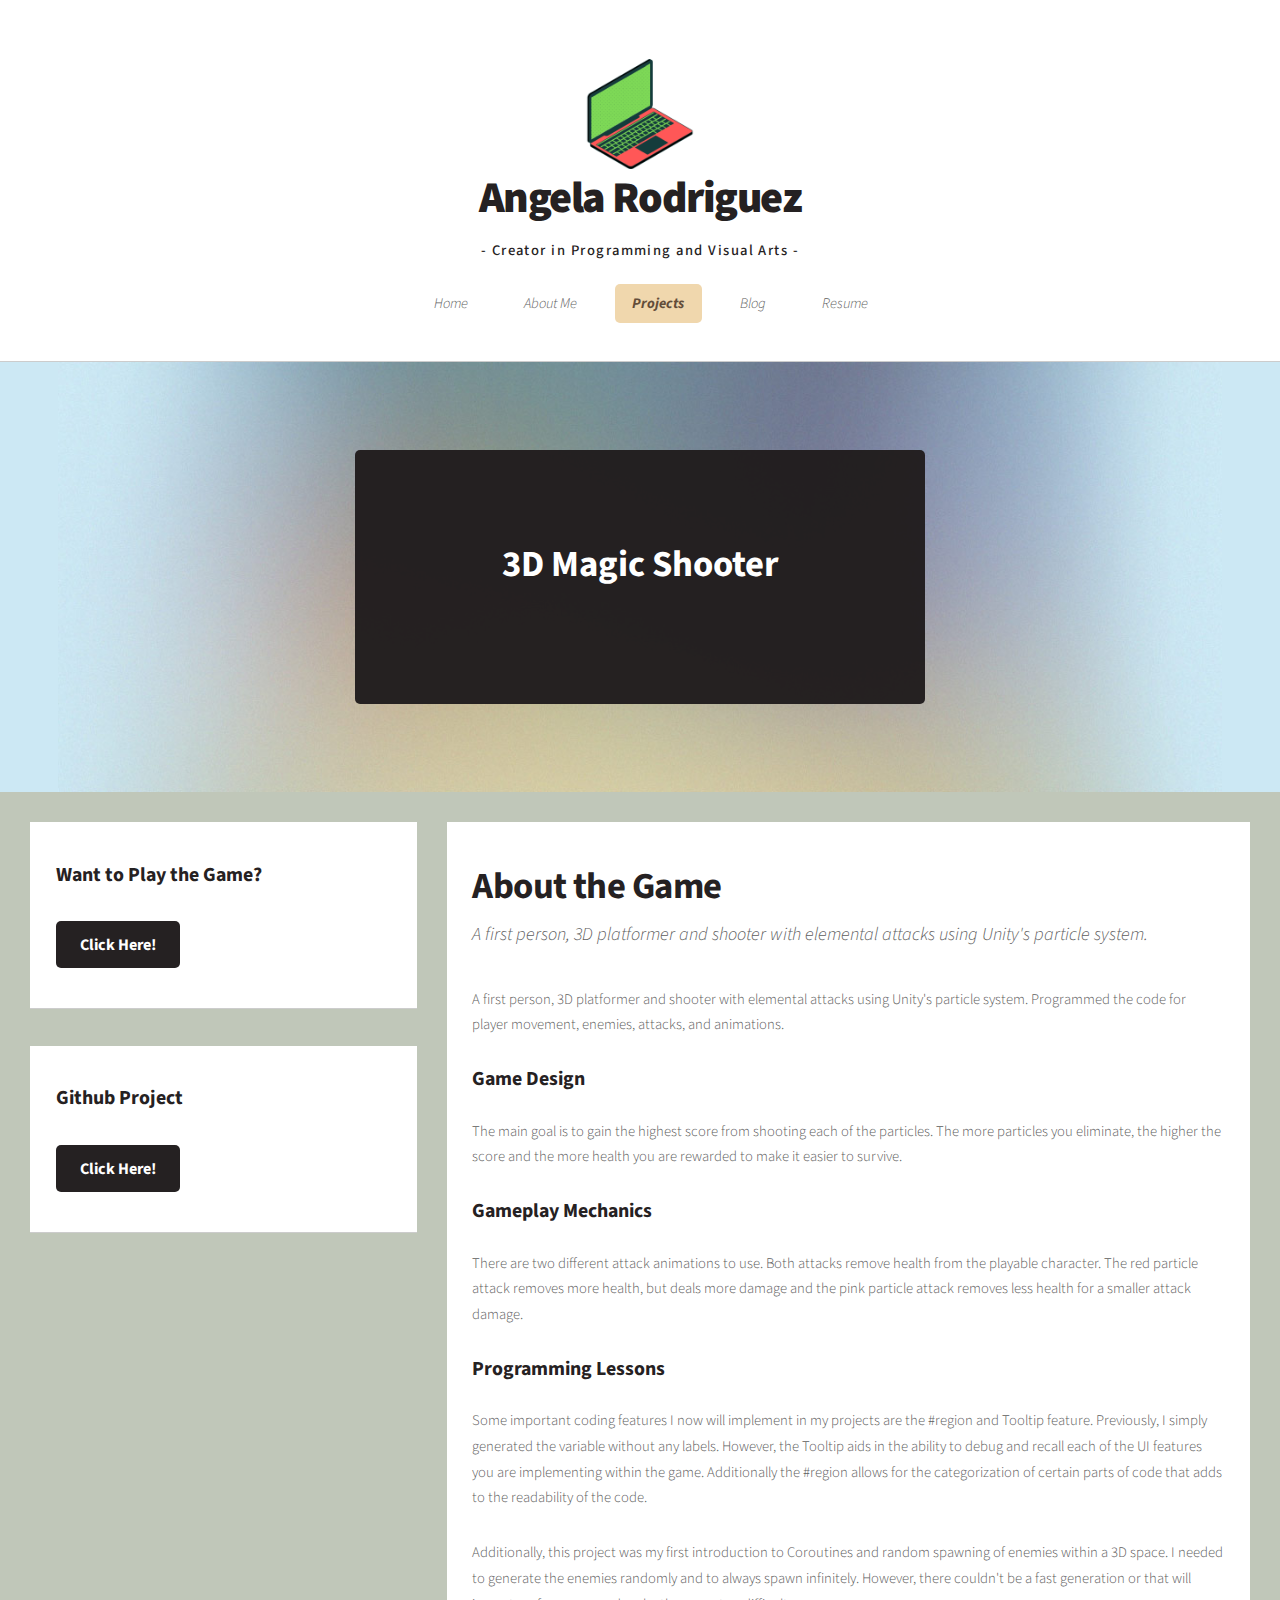
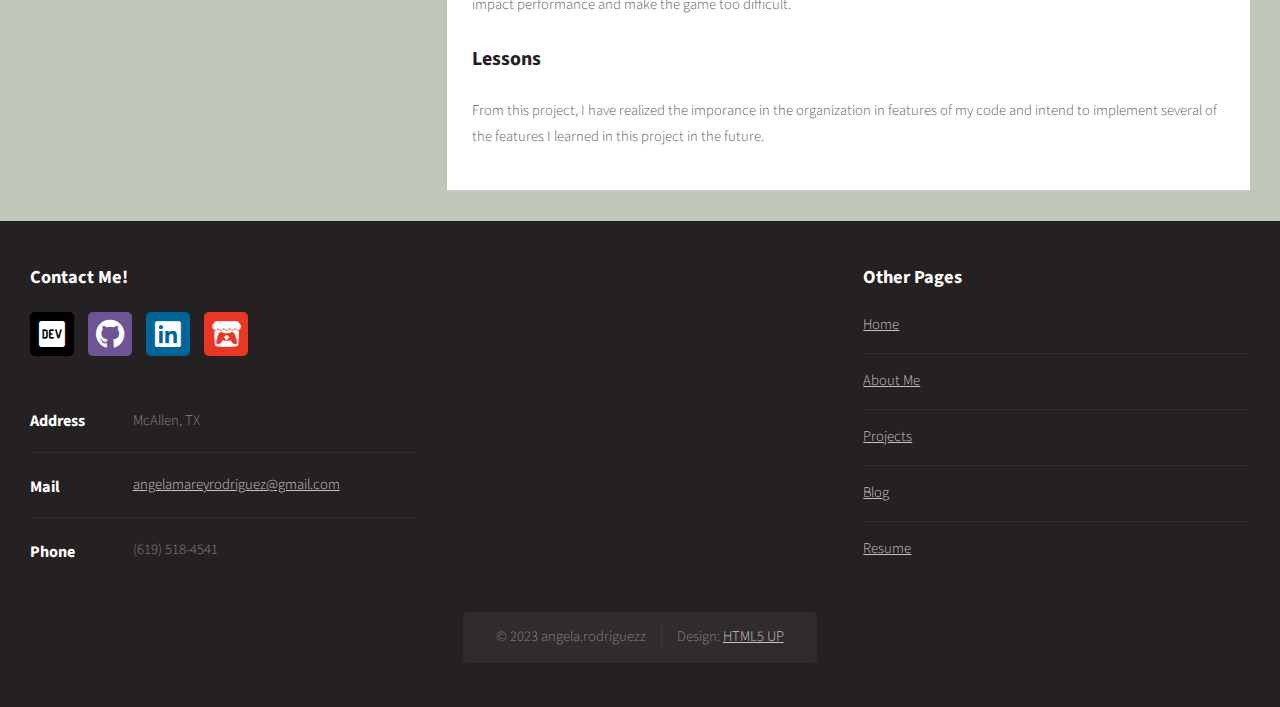
==== 3dmagicshooter.html @ c1e44a40 "added 3d" ====
<!DOCTYPE HTML>
<!--
	Dopetrope by HTML5 UP
	html5up.net | @ajlkn
	Free for personal and commercial use under the CCA 3.0 license (html5up.net/license)
-->
<html>
	<head>
		<title>3D Magic Shooter | Angela Rodriguez Portfolio</title>
		<meta charset="utf-8" />
		<meta name="viewport" content="width=device-width, initial-scale=1, user-scalable=no" />
		<link rel="stylesheet" href="assets/css/main.css" />
		<link rel="icon" type="image/png" sizes="500x500" href="./media/favicon.png">
	</head>
	<body class="left-sidebar is-preload">
		<div id="page-wrapper">

			<!-- Header -->
			<section id="header">

				<!-- Logo -->
				<a href="./"><img class="img fix" width="110" src="./media/favicon.png"></a>
				<h1>Angela Rodriguez</h1>
				</br>
					<p>- Creator in Programming and Visual Arts -</p>
				<!-- Nav -->
					<nav id="nav">
						<ul>
							<li><a href="./">Home</a></li>
							
							<li><a href="./aboutme">About Me</a></li>
							<li class="current"><a href="./projects">Projects</a></li>
							<li><a href="./blog">Blog</a></li>
							<li><a href="./Angela-Rodriguez-Resume.pdf" target="_blank">Resume</a></li>
							
						</ul>
					</nav>
			</section>

			<!-- Main -->
            <section id="banner2">	
				<header>
				<h2>3D Magic Shooter</h2>
				</header>																																																																										
                <!--<header>
                <div>
                    <img height="400" src="https://static.wixstatic.com/media/2f7e13_59acf977762e4afaa7b7109e4c79b553~mv2.jpg/v1/fill/w_550,h_688,al_c,q_85,usm_0.66_1.00_0.01,enc_auto/YM6NFDR6-YFMZ_original_JPG.jpg">
                </div>
                    <h2>Heinz</h2>
                    
                </header> -->
            </section>	
				<section id="main">
					<div class="container">
						<div class="row">
							<div class="col-4 col-12-medium">

								<!-- Sidebar -->
									<section class="box">
										
										<header>
											<h3>Want to Play the Game?</h3>
										</header>
										
										<footer>
											<a href="https://www.angelarodriguezz.me/3D-Magic-Shooter" class="button alt" target="_blank">Click Here!</a>
										</footer>
									</section>
									<section class="box">
										<header>
											<h3>Github Project</h3>
										</header>
                                        <footer>
											<a href="https://github.com/angela-rodriguezz/3D-Magic-Shooter" class="button alt" target="_blank">Click Here!</a>
										</footer>
										<!--<ul class="divided">
											<li><a href="#">Sed et blandit consequat sed</a></li>
											<li><a href="#">Hendrerit tortor vitae sapien dolore</a></li>
											<li><a href="#">Sapien id suscipit magna sed felis</a></li>
											<li><a href="#">Aptent taciti sociosqu ad litora</a></li>
										</ul> 
										<footer>
											<a href="#" class="button alt">Ipsum consequat</a>
										</footer> -->
										
									</section>

							</div>
							<div class="col-8 col-12-medium imp-medium">

								<!-- Content -->
									<article class="box post">
										<a class="image featured"><img src="./media/3d gif.gif" alt="" /></a>
										<header>
											<h2>About the Game</h2>
											<p>A first person, 3D platformer and shooter with elemental attacks using Unity's particle system.</p>
										</header>
										<p>A first person, 3D platformer and shooter with elemental attacks using Unity's particle system. Programmed the code for player movement, enemies, attacks, and animations.</p>
										<h3>Game Design</h3>
										<br>
										<p>
											The main goal is to gain the highest score from shooting each of the particles. The more particles you eliminate, the higher the score and the more health you are rewarded to make it easier to survive.</p>
											<h3>Gameplay Mechanics</h3>
											<br>
										<p>
											There are two different attack animations to use. Both attacks remove health from the playable character. The red particle attack removes more health, but deals more damage and the pink particle attack removes less health for a smaller attack damage.
										</p>

										<h3>Programming Lessons</h3>
										<br>
										<p>Some important coding features I now will implement in my projects are the #region and Tooltip feature. Previously, I simply generated the variable
											without any labels. However, the Tooltip aids in the ability to debug and recall each of the UI features you are implementing within the game.
											Additionally the #region allows for the categorization of certain parts of code that adds to the readability of the code.</p>
										<p>Additionally, this project was my first introduction to Coroutines and random spawning of enemies within a 3D space. I needed to generate the
											enemies randomly and to always spawn infinitely. However, there couldn't be a fast generation or that will impact performance and make the
											game too difficult.</p>

										<h3>Lessons</h3>
										<br>
										<p>From this project, I have realized the imporance in the organization in features of my code and intend to implement several of the features
											I learned in this project in the future.</p>
										
												
											<!--<p>
												Nunc diam iaculis massa, et aliquet nibh leo non nisl vitae porta lobortis, enim neque fringilla nunc,
												eget faucibus lacus sem quis nunc suspendisse nec lectus sit amet augue rutrum vulputate ut ut mi. Aenean
												elementum, mi sit amet porttitor lorem ipsum dolor sit amet, consectetur adipiscing elit. Lorem ipsum dolor
												sit amet nullam consequat feugiat dolore tempus.
											</p>
										
										</section>
										<section>
											<header>
												<h3>So in conclusion ...</h3>
											</header>
											<p>
												Nunc diam iaculis massa, et aliquet nibh leo non nisl vitae porta lobortis, enim neque fringilla nunc,
												eget faucibus lacus sem quis nunc suspendisse nec lectus sit amet augue rutrum vulputate ut ut mi. Aenean
												elementum, mi sit amet porttitor lorem ipsum dolor sit amet, consectetur adipiscing elit. Lorem ipsum dolor
												sit amet nullam consequat feugiat dolore tempus. Elementum odio duis semper risus et lectus commodo fringilla.
												Maecenas sagittis convallis justo vel mattis.
											</p>
										</section>
									-->
									</article>

							</div>
						</div>
					</div>
				</section>

			<!-- Footer -->
			<section id="footer">
				<div class="container">
					<div class="row">
						<div class="col-4 col-12-medium">
							<section>
								<header>
									<h2>Contact Me!</h2>
								</header>
								<ul class="social">
									
									<li><a class="icon brands fa-dev" href="https://dev.to/angelarodriguezz" target="_blank"><span class="label">DevTo</span></a></li>
									<li><a class="icon brands fa-github" href="https://github.com/angela-rodriguezz" target="_blank"><span class="label">Github</span></a></li>
									<li><a class="icon brands fa-linkedin" href="https://www.linkedin.com/in/angelarodriguezz" target="_blank"><span class="label">LinkedIn</span></a></li>
									<li><a class="icon brands fa-itch-io" href="https://angelarodriguezz.itch.io/" target="_blank"><span class="label">Itch.io</span></a></li>
									
								</ul>
								<ul class="contact">
									<li>
										<h3>Address</h3>
										<p>
											
											McAllen, TX
										</p>
									</li>
									<li>
										<h3>Mail</h3>
										<p><a href="mailto:Angelamareyrodriguez@gmail.com">angelamareyrodriguez@gmail.com</a></p>
									</li>
									<li>
										<h3>Phone</h3>
										<p>(619) 518-4541</p>
									</li>
								</ul>
							</section>
						</div>
						<div class="col-4 col-12-medium">
							
						</div>
						<div class="col-4 col-6-medium col-12-small">
							<section>
								<header>
									<h2>Other Pages</h2>
								</header>
								<ul class="divided">
									<li><a href="./">Home</a></li>
									<li><a href="./aboutme">About Me</a></li>
									<li><a href="./projects">Projects</a></li>
									<li><a href="./blog">Blog</a></li>
									<li><a href="./Angela-Rodriguez-Resume.pdf" target="_blank">Resume</a></li>
									<!--<li><a href="https://www.youtube.com/watch?v=7BeD6RVCMRA" target="_blank">Check out my Film - Inches From COVID</a></li> -->
									
								</ul>
							</section>
						</div>
						
						
						<div class="col-12">

							<!-- Copyright -->
								<div id="copyright">
									<ul class="links">
										<li>&copy; 2023 angela.rodriguezz</li><li>Design: <a href="http://html5up.net">HTML5 UP</a></li>
									</ul>
								</div>

						</div>
					</div>
				</div>
			</section>

	</div>

	<!-- Scripts -->
		<script src="assets/js/jquery.min.js"></script>
		<script src="assets/js/jquery.dropotron.min.js"></script>
		<script src="assets/js/browser.min.js"></script>
		<script src="assets/js/breakpoints.min.js"></script>
		<script src="assets/js/util.js"></script>
		<script src="assets/js/main.js"></script>

</body>
</html>
---- assets/css/main.css ----
@import url("fontawesome-all.min.css");
@import url("https://fonts.googleapis.com/css?family=Source+Sans+Pro:300,400,700,900,300italic");

/*
	Dopetrope by HTML5 UP
	html5up.net | @ajlkn
	Free for personal and commercial use under the CCA 3.0 license (html5up.net/license)
*/

html, body, div, span, applet, object,
iframe, h1, h2, h3, h4, h5, h6, p, blockquote,
pre, a, abbr, acronym, address, big, cite,
code, del, dfn, em, img, ins, kbd, q, s, samp,
small, strike, strong, sub, sup, tt, var, b,
u, i, center, dl, dt, dd, ol, ul, li, fieldset,
form, label, legend, table, caption, tbody,
tfoot, thead, tr, th, td, article, aside,
canvas, details, embed, figure, figcaption,
footer, header, hgroup, menu, nav, output, ruby,
section, summary, time, mark, audio, video {
	margin: 0;
	padding: 0;
	border: 0;
	font-size: 100%;
	font: inherit;
	vertical-align: baseline;}

article, aside, details, figcaption, figure,
footer, header, hgroup, menu, nav, section {
	display: block;}

body {
	line-height: 1;
}

ol, ul {
	list-style: none;
}

blockquote, q {
	quotes: none;
}

	blockquote:before, blockquote:after, q:before, q:after {
		content: '';
		content: none;
	}

table {
	border-collapse: collapse;
	border-spacing: 0;
}

body {
	-webkit-text-size-adjust: none;
}

mark {
	background-color: transparent;
	color: inherit;
}

input::-moz-focus-inner {
	border: 0;
	padding: 0;
}

input, select, textarea {
	-moz-appearance: none;
	-webkit-appearance: none;
	-ms-appearance: none;
	appearance: none;
}

/* Basic */

	html {
		box-sizing: border-box;
	}

	*, *:before, *:after {
		box-sizing: inherit;
	}

	body {
		background: #252122;
		background-image: url("images/bg02.png");
	}

		body.is-preload *, body.is-preload *:before, body.is-preload *:after {
			-moz-animation: none !important;
			-webkit-animation: none !important;
			-ms-animation: none !important;
			animation: none !important;
			-moz-transition: none !important;
			-webkit-transition: none !important;
			-ms-transition: none !important;
			transition: none !important;
		}

	body, input, textarea, select {
		font-family: 'Source Sans Pro';
		font-weight: 300;
		color: #5d5d5d;
		font-size: 14pt;
		line-height: 1.75em;
	}

	strong, b {
		color: #252122;
		font-weight: 400;
	}

	i, em {
		font-style: italic;
	}

	sub {
		position: relative;
		top: 0.5em;
		font-size: 0.8em;
	}

	sup {
		position: relative;
		top: -0.5em;
		font-size: 0.8em;
	}

	blockquote {
		border-left: solid 0.75em #dddddd;
		padding: 1em 0 1em 1.5em;
		font-style: italic;
	}

	h1, h2, h3, h4, h5, h6 {
		color: #252122;
		font-weight: 700;
	}

	h1 a, h2 a, h3 a, h4 a, h5 a, h6 a {
		color: inherit;
		text-decoration: none;
	}

	h2 {
		font-size: 1.5em;
	}

	h3 {
		font-size: 1.35em;
	}

	a {
		color: #d52349;
		text-decoration: underline;
	}

		a:hover {
			text-decoration: none;
		}

	br.clear {
		clear: both;
	}

	hr {
		border: 0;
		border-top: solid 1px #dddddd;
		height: 1px;
		margin: 2em 0 2em 0;
	}

	p, ul, ol, dl, table {
		margin-bottom: 2em;
	}

/* Container */

	.container {
		margin: 0 auto;
		max-width: 100%;
		width: 70em;
	}

	
	
	

  
  

		@media screen and (max-width: 1680px) {

			.container {
				width: 70em;
			}

		}

		@media screen and (max-width: 1280px) {

			.container {
				width: calc(100% - 60px);
			}

		}

		@media screen and (max-width: 980px) {

			.container {
				width: calc(100% - 80px);
			}

		}

		@media screen and (max-width: 736px) {

			.container {
				width: calc(100% - 40px);
			}

		}

/* Row */

	.row {
		display: flex;
		flex-wrap: wrap;
		box-sizing: border-box;
		align-items: stretch;
	}

		.row > * {
			box-sizing: border-box;
		}

		.row.gtr-uniform > * > :last-child {
			margin-bottom: 0;
		}

		.row.aln-left {
			justify-content: flex-start;
		}

		.row.aln-center {
			justify-content: center;
		}

		.row.aln-right {
			justify-content: flex-end;
		}

		.row.aln-top {
			align-items: flex-start;
		}

		.row.aln-middle {
			align-items: center;
		}

		.row.aln-bottom {
			align-items: flex-end;
		}

		.row > .imp {
			order: -1;
		}

		.row > .col-1 {
			width: 8.33333%;
		}

		.row > .off-1 {
			margin-left: 8.33333%;
		}

		.row > .col-2 {
			width: 16.66667%;
		}

		.row > .off-2 {
			margin-left: 16.66667%;
		}

		.row > .col-3 {
			width: 25%;
		}

		.row > .off-3 {
			margin-left: 25%;
		}

		.row > .col-4 {
			width: 33.33333%;
		}

		.row > .off-4 {
			margin-left: 33.33333%;
		}

		.row > .col-5 {
			width: 41.66667%;
		}

		.row > .off-5 {
			margin-left: 41.66667%;
		}

		.row > .col-6 {
			width: 50%;
		}

		.row > .off-6 {
			margin-left: 50%;
		}

		.row > .col-7 {
			width: 58.33333%;
		}

		.row > .off-7 {
			margin-left: 58.33333%;
		}

		.row > .col-8 {
			width: 66.66667%;
		}

		.row > .off-8 {
			margin-left: 66.66667%;
		}

		.row > .col-9 {
			width: 75%;
		}

		.row > .off-9 {
			margin-left: 75%;
		}

		.row > .col-10 {
			width: 83.33333%;
		}

		.row > .off-10 {
			margin-left: 83.33333%;
		}

		.row > .col-11 {
			width: 91.66667%;
		}

		.row > .off-11 {
			margin-left: 91.66667%;
		}

		.row > .col-12 {
			width: 100%;
		}

		.row > .off-12 {
			margin-left: 100%;
		}

		.row.gtr-0 {
			margin-top: 0px;
			margin-left: 0px;
		}

			.row.gtr-0 > * {
				padding: 0px 0 0 0px;
			}

			.row.gtr-0.gtr-uniform {
				margin-top: 0px;
			}

				.row.gtr-0.gtr-uniform > * {
					padding-top: 0px;
				}

		.row.gtr-25 {
			margin-top: -12.5px;
			margin-left: -12.5px;
		}

			.row.gtr-25 > * {
				padding: 12.5px 0 0 12.5px;
			}

			.row.gtr-25.gtr-uniform {
				margin-top: -12.5px;
			}

				.row.gtr-25.gtr-uniform > * {
					padding-top: 12.5px;
				}

		.row.gtr-50 {
			margin-top: -25px;
			margin-left: -25px;
		}

			.row.gtr-50 > * {
				padding: 25px 0 0 25px;
			}

			.row.gtr-50.gtr-uniform {
				margin-top: -25px;
			}

				.row.gtr-50.gtr-uniform > * {
					padding-top: 25px;
				}

		.row {
			margin-top: -50px;
			margin-left: -50px;
		}

			.row > * {
				padding: 50px 0 0 50px;
			}

			.row.gtr-uniform {
				margin-top: -50px;
			}

				.row.gtr-uniform > * {
					padding-top: 50px;
				}

		.row.gtr-150 {
			margin-top: -75px;
			margin-left: -75px;
		}

			.row.gtr-150 > * {
				padding: 75px 0 0 75px;
			}

			.row.gtr-150.gtr-uniform {
				margin-top: -75px;
			}

				.row.gtr-150.gtr-uniform > * {
					padding-top: 75px;
				}

		.row.gtr-200 {
			margin-top: -100px;
			margin-left: -100px;
		}

			.row.gtr-200 > * {
				padding: 100px 0 0 100px;
			}

			.row.gtr-200.gtr-uniform {
				margin-top: -100px;
			}

				.row.gtr-200.gtr-uniform > * {
					padding-top: 100px;
				}

		@media screen and (max-width: 1680px) {

			.row {
				display: flex;
				flex-wrap: wrap;
				box-sizing: border-box;
				align-items: stretch;
			}

				.row > * {
					box-sizing: border-box;
				}

				.row.gtr-uniform > * > :last-child {
					margin-bottom: 0;
				}

				.row.aln-left {
					justify-content: flex-start;
				}

				.row.aln-center {
					justify-content: center;
				}

				.row.aln-right {
					justify-content: flex-end;
				}

				.row.aln-top {
					align-items: flex-start;
				}

				.row.aln-middle {
					align-items: center;
				}

				.row.aln-bottom {
					align-items: flex-end;
				}

				.row > .imp-xlarge {
					order: -1;
				}

				.row > .col-1-xlarge {
					width: 8.33333%;
				}

				.row > .off-1-xlarge {
					margin-left: 8.33333%;
				}

				.row > .col-2-xlarge {
					width: 16.66667%;
				}

				.row > .off-2-xlarge {
					margin-left: 16.66667%;
				}

				.row > .col-3-xlarge {
					width: 25%;
				}

				.row > .off-3-xlarge {
					margin-left: 25%;
				}

				.row > .col-4-xlarge {
					width: 33.33333%;
				}

				.row > .off-4-xlarge {
					margin-left: 33.33333%;
				}

				.row > .col-5-xlarge {
					width: 41.66667%;
				}

				.row > .off-5-xlarge {
					margin-left: 41.66667%;
				}

				.row > .col-6-xlarge {
					width: 50%;
				}

				.row > .off-6-xlarge {
					margin-left: 50%;
				}

				.row > .col-7-xlarge {
					width: 58.33333%;
				}

				.row > .off-7-xlarge {
					margin-left: 58.33333%;
				}

				.row > .col-8-xlarge {
					width: 66.66667%;
				}

				.row > .off-8-xlarge {
					margin-left: 66.66667%;
				}

				.row > .col-9-xlarge {
					width: 75%;
				}

				.row > .off-9-xlarge {
					margin-left: 75%;
				}

				.row > .col-10-xlarge {
					width: 83.33333%;
				}

				.row > .off-10-xlarge {
					margin-left: 83.33333%;
				}

				.row > .col-11-xlarge {
					width: 91.66667%;
				}

				.row > .off-11-xlarge {
					margin-left: 91.66667%;
				}

				.row > .col-12-xlarge {
					width: 100%;
				}

				.row > .off-12-xlarge {
					margin-left: 100%;
				}

				.row.gtr-0 {
					margin-top: 0px;
					margin-left: 0px;
				}

					.row.gtr-0 > * {
						padding: 0px 0 0 0px;
					}

					.row.gtr-0.gtr-uniform {
						margin-top: 0px;
					}

						.row.gtr-0.gtr-uniform > * {
							padding-top: 0px;
						}

				.row.gtr-25 {
					margin-top: -12.5px;
					margin-left: -12.5px;
				}

					.row.gtr-25 > * {
						padding: 12.5px 0 0 12.5px;
					}

					.row.gtr-25.gtr-uniform {
						margin-top: -12.5px;
					}

						.row.gtr-25.gtr-uniform > * {
							padding-top: 12.5px;
						}

				.row.gtr-50 {
					margin-top: -25px;
					margin-left: -25px;
				}

					.row.gtr-50 > * {
						padding: 25px 0 0 25px;
					}

					.row.gtr-50.gtr-uniform {
						margin-top: -25px;
					}

						.row.gtr-50.gtr-uniform > * {
							padding-top: 25px;
						}

				.row {
					margin-top: -50px;
					margin-left: -50px;
				}

					.row > * {
						padding: 50px 0 0 50px;
					}

					.row.gtr-uniform {
						margin-top: -50px;
					}

						.row.gtr-uniform > * {
							padding-top: 50px;
						}

				.row.gtr-150 {
					margin-top: -75px;
					margin-left: -75px;
				}

					.row.gtr-150 > * {
						padding: 75px 0 0 75px;
					}

					.row.gtr-150.gtr-uniform {
						margin-top: -75px;
					}

						.row.gtr-150.gtr-uniform > * {
							padding-top: 75px;
						}

				.row.gtr-200 {
					margin-top: -100px;
					margin-left: -100px;
				}

					.row.gtr-200 > * {
						padding: 100px 0 0 100px;
					}

					.row.gtr-200.gtr-uniform {
						margin-top: -100px;
					}

						.row.gtr-200.gtr-uniform > * {
							padding-top: 100px;
						}

		}

		@media screen and (max-width: 1280px) {

			.row {
				display: flex;
				flex-wrap: wrap;
				box-sizing: border-box;
				align-items: stretch;
			}

				.row > * {
					box-sizing: border-box;
				}

				.row.gtr-uniform > * > :last-child {
					margin-bottom: 0;
				}

				.row.aln-left {
					justify-content: flex-start;
				}

				.row.aln-center {
					justify-content: center;
				}

				.row.aln-right {
					justify-content: flex-end;
				}

				.row.aln-top {
					align-items: flex-start;
				}

				.row.aln-middle {
					align-items: center;
				}

				.row.aln-bottom {
					align-items: flex-end;
				}

				.row > .imp-large {
					order: -1;
				}

				.row > .col-1-large {
					width: 8.33333%;
				}

				.row > .off-1-large {
					margin-left: 8.33333%;
				}

				.row > .col-2-large {
					width: 16.66667%;
				}

				.row > .off-2-large {
					margin-left: 16.66667%;
				}

				.row > .col-3-large {
					width: 25%;
				}

				.row > .off-3-large {
					margin-left: 25%;
				}

				.row > .col-4-large {
					width: 33.33333%;
				}

				.row > .off-4-large {
					margin-left: 33.33333%;
				}

				.row > .col-5-large {
					width: 41.66667%;
				}

				.row > .off-5-large {
					margin-left: 41.66667%;
				}

				.row > .col-6-large {
					width: 50%;
				}

				.row > .off-6-large {
					margin-left: 50%;
				}

				.row > .col-7-large {
					width: 58.33333%;
				}

				.row > .off-7-large {
					margin-left: 58.33333%;
				}

				.row > .col-8-large {
					width: 66.66667%;
				}

				.row > .off-8-large {
					margin-left: 66.66667%;
				}

				.row > .col-9-large {
					width: 75%;
				}

				.row > .off-9-large {
					margin-left: 75%;
				}

				.row > .col-10-large {
					width: 83.33333%;
				}

				.row > .off-10-large {
					margin-left: 83.33333%;
				}

				.row > .col-11-large {
					width: 91.66667%;
				}

				.row > .off-11-large {
					margin-left: 91.66667%;
				}

				.row > .col-12-large {
					width: 100%;
				}

				.row > .off-12-large {
					margin-left: 100%;
				}

				.row.gtr-0 {
					margin-top: 0px;
					margin-left: 0px;
				}

					.row.gtr-0 > * {
						padding: 0px 0 0 0px;
					}

					.row.gtr-0.gtr-uniform {
						margin-top: 0px;
					}

						.row.gtr-0.gtr-uniform > * {
							padding-top: 0px;
						}

				.row.gtr-25 {
					margin-top: -7.5px;
					margin-left: -7.5px;
				}

					.row.gtr-25 > * {
						padding: 7.5px 0 0 7.5px;
					}

					.row.gtr-25.gtr-uniform {
						margin-top: -7.5px;
					}

						.row.gtr-25.gtr-uniform > * {
							padding-top: 7.5px;
						}

				.row.gtr-50 {
					margin-top: -15px;
					margin-left: -15px;
				}

					.row.gtr-50 > * {
						padding: 15px 0 0 15px;
					}

					.row.gtr-50.gtr-uniform {
						margin-top: -15px;
					}

						.row.gtr-50.gtr-uniform > * {
							padding-top: 15px;
						}

				.row {
					margin-top: -30px;
					margin-left: -30px;
				}

					.row > * {
						padding: 30px 0 0 30px;
					}

					.row.gtr-uniform {
						margin-top: -30px;
					}

						.row.gtr-uniform > * {
							padding-top: 30px;
						}

				.row.gtr-150 {
					margin-top: -45px;
					margin-left: -45px;
				}

					.row.gtr-150 > * {
						padding: 45px 0 0 45px;
					}

					.row.gtr-150.gtr-uniform {
						margin-top: -45px;
					}

						.row.gtr-150.gtr-uniform > * {
							padding-top: 45px;
						}

				.row.gtr-200 {
					margin-top: -60px;
					margin-left: -60px;
				}

					.row.gtr-200 > * {
						padding: 60px 0 0 60px;
					}

					.row.gtr-200.gtr-uniform {
						margin-top: -60px;
					}

						.row.gtr-200.gtr-uniform > * {
							padding-top: 60px;
						}

		}

		@media screen and (max-width: 980px) {

			.row {
				display: flex;
				flex-wrap: wrap;
				box-sizing: border-box;
				align-items: stretch;
			}

				.row > * {
					box-sizing: border-box;
				}

				.row.gtr-uniform > * > :last-child {
					margin-bottom: 0;
				}

				.row.aln-left {
					justify-content: flex-start;
				}

				.row.aln-center {
					justify-content: center;
				}

				.row.aln-right {
					justify-content: flex-end;
				}

				.row.aln-top {
					align-items: flex-start;
				}

				.row.aln-middle {
					align-items: center;
				}

				.row.aln-bottom {
					align-items: flex-end;
				}

				.row > .imp-medium {
					order: -1;
				}

				.row > .col-1-medium {
					width: 8.33333%;
				}

				.row > .off-1-medium {
					margin-left: 8.33333%;
				}

				.row > .col-2-medium {
					width: 16.66667%;
				}

				.row > .off-2-medium {
					margin-left: 16.66667%;
				}

				.row > .col-3-medium {
					width: 25%;
				}

				.row > .off-3-medium {
					margin-left: 25%;
				}

				.row > .col-4-medium {
					width: 33.33333%;
				}

				.row > .off-4-medium {
					margin-left: 33.33333%;
				}

				.row > .col-5-medium {
					width: 41.66667%;
				}

				.row > .off-5-medium {
					margin-left: 41.66667%;
				}

				.row > .col-6-medium {
					width: 50%;
				}

				.row > .off-6-medium {
					margin-left: 50%;
				}

				.row > .col-7-medium {
					width: 58.33333%;
				}

				.row > .off-7-medium {
					margin-left: 58.33333%;
				}

				.row > .col-8-medium {
					width: 66.66667%;
				}

				.row > .off-8-medium {
					margin-left: 66.66667%;
				}

				.row > .col-9-medium {
					width: 75%;
				}

				.row > .off-9-medium {
					margin-left: 75%;
				}

				.row > .col-10-medium {
					width: 83.33333%;
				}

				.row > .off-10-medium {
					margin-left: 83.33333%;
				}

				.row > .col-11-medium {
					width: 91.66667%;
				}

				.row > .off-11-medium {
					margin-left: 91.66667%;
				}

				.row > .col-12-medium {
					width: 100%;
				}

				.row > .off-12-medium {
					margin-left: 100%;
				}

				.row.gtr-0 {
					margin-top: 0px;
					margin-left: 0px;
				}

					.row.gtr-0 > * {
						padding: 0px 0 0 0px;
					}

					.row.gtr-0.gtr-uniform {
						margin-top: 0px;
					}

						.row.gtr-0.gtr-uniform > * {
							padding-top: 0px;
						}

				.row.gtr-25 {
					margin-top: -10px;
					margin-left: -10px;
				}

					.row.gtr-25 > * {
						padding: 10px 0 0 10px;
					}

					.row.gtr-25.gtr-uniform {
						margin-top: -10px;
					}

						.row.gtr-25.gtr-uniform > * {
							padding-top: 10px;
						}

				.row.gtr-50 {
					margin-top: -20px;
					margin-left: -20px;
				}

					.row.gtr-50 > * {
						padding: 20px 0 0 20px;
					}

					.row.gtr-50.gtr-uniform {
						margin-top: -20px;
					}

						.row.gtr-50.gtr-uniform > * {
							padding-top: 20px;
						}

				.row {
					margin-top: -40px;
					margin-left: -40px;
				}

					.row > * {
						padding: 40px 0 0 40px;
					}

					.row.gtr-uniform {
						margin-top: -40px;
					}

						.row.gtr-uniform > * {
							padding-top: 40px;
						}

				.row.gtr-150 {
					margin-top: -60px;
					margin-left: -60px;
				}

					.row.gtr-150 > * {
						padding: 60px 0 0 60px;
					}

					.row.gtr-150.gtr-uniform {
						margin-top: -60px;
					}

						.row.gtr-150.gtr-uniform > * {
							padding-top: 60px;
						}

				.row.gtr-200 {
					margin-top: -80px;
					margin-left: -80px;
				}

					.row.gtr-200 > * {
						padding: 80px 0 0 80px;
					}

					.row.gtr-200.gtr-uniform {
						margin-top: -80px;
					}

						.row.gtr-200.gtr-uniform > * {
							padding-top: 80px;
						}

		}

		@media screen and (max-width: 736px) {

			.row {
				display: flex;
				flex-wrap: wrap;
				box-sizing: border-box;
				align-items: stretch;
			}

				.row > * {
					box-sizing: border-box;
				}

				.row.gtr-uniform > * > :last-child {
					margin-bottom: 0;
				}

				.row.aln-left {
					justify-content: flex-start;
				}

				.row.aln-center {
					justify-content: center;
				}

				.row.aln-right {
					justify-content: flex-end;
				}

				.row.aln-top {
					align-items: flex-start;
				}

				.row.aln-middle {
					align-items: center;
				}

				.row.aln-bottom {
					align-items: flex-end;
				}

				.row > .imp-small {
					order: -1;
				}

				.row > .col-1-small {
					width: 8.33333%;
				}

				.row > .off-1-small {
					margin-left: 8.33333%;
				}

				.row > .col-2-small {
					width: 16.66667%;
				}

				.row > .off-2-small {
					margin-left: 16.66667%;
				}

				.row > .col-3-small {
					width: 25%;
				}

				.row > .off-3-small {
					margin-left: 25%;
				}

				.row > .col-4-small {
					width: 33.33333%;
				}

				.row > .off-4-small {
					margin-left: 33.33333%;
				}

				.row > .col-5-small {
					width: 41.66667%;
				}

				.row > .off-5-small {
					margin-left: 41.66667%;
				}

				.row > .col-6-small {
					width: 50%;
				}

				.row > .off-6-small {
					margin-left: 50%;
				}

				.row > .col-7-small {
					width: 58.33333%;
				}

				.row > .off-7-small {
					margin-left: 58.33333%;
				}

				.row > .col-8-small {
					width: 66.66667%;
				}

				.row > .off-8-small {
					margin-left: 66.66667%;
				}

				.row > .col-9-small {
					width: 75%;
				}

				.row > .off-9-small {
					margin-left: 75%;
				}

				.row > .col-10-small {
					width: 83.33333%;
				}

				.row > .off-10-small {
					margin-left: 83.33333%;
				}

				.row > .col-11-small {
					width: 91.66667%;
				}

				.row > .off-11-small {
					margin-left: 91.66667%;
				}

				.row > .col-12-small {
					width: 100%;
				}

				.row > .off-12-small {
					margin-left: 100%;
				}

				.row.gtr-0 {
					margin-top: 0px;
					margin-left: 0px;
				}

					.row.gtr-0 > * {
						padding: 0px 0 0 0px;
					}

					.row.gtr-0.gtr-uniform {
						margin-top: 0px;
					}

						.row.gtr-0.gtr-uniform > * {
							padding-top: 0px;
						}

				.row.gtr-25 {
					margin-top: -5px;
					margin-left: -5px;
				}

					.row.gtr-25 > * {
						padding: 5px 0 0 5px;
					}

					.row.gtr-25.gtr-uniform {
						margin-top: -5px;
					}

						.row.gtr-25.gtr-uniform > * {
							padding-top: 5px;
						}

				.row.gtr-50 {
					margin-top: -10px;
					margin-left: -10px;
				}

					.row.gtr-50 > * {
						padding: 10px 0 0 10px;
					}

					.row.gtr-50.gtr-uniform {
						margin-top: -10px;
					}

						.row.gtr-50.gtr-uniform > * {
							padding-top: 10px;
						}

				.row {
					margin-top: -20px;
					margin-left: -20px;
				}

					.row > * {
						padding: 20px 0 0 20px;
					}

					.row.gtr-uniform {
						margin-top: -20px;
					}

						.row.gtr-uniform > * {
							padding-top: 20px;
						}

				.row.gtr-150 {
					margin-top: -30px;
					margin-left: -30px;
				}

					.row.gtr-150 > * {
						padding: 30px 0 0 30px;
					}

					.row.gtr-150.gtr-uniform {
						margin-top: -30px;
					}

						.row.gtr-150.gtr-uniform > * {
							padding-top: 30px;
						}

				.row.gtr-200 {
					margin-top: -40px;
					margin-left: -40px;
				}

					.row.gtr-200 > * {
						padding: 40px 0 0 40px;
					}

					.row.gtr-200.gtr-uniform {
						margin-top: -40px;
					}

						.row.gtr-200.gtr-uniform > * {
							padding-top: 40px;
						}

		}

/* Form */

	form label {
		display: block;
		color: #252122;
		font-weight: 400;
		margin: 0 0 0.5em 0;
	}

	form input[type=text],
	form input[type=email],
	form input[type=password],
	form select,
	form textarea {
		-webkit-appearance: none;
		display: block;
		border: 0;
		padding: 0.75em 1em;
		font-size: 1em;
		border-radius: 5px;
		border: solid 1px #dddddd;
		background: #fff;
		width: 100%;
	}

		form input[type=text]:focus,
		form input[type=email]:focus,
		form input[type=password]:focus,
		form select:focus,
		form textarea:focus {
			box-shadow: inset 0px 0px 1px 1px #43bff0;
		}

	form textarea {
		height: 15em;
	}

	form ::-webkit-input-placeholder {
		color: #555 !important;
	}

	form :-moz-placeholder {
		color: #555 !important;
	}

	form ::-moz-placeholder {
		color: #555 !important;
	}

	form :-ms-input-placeholder {
		color: #555 !important;
	}

	form ::-moz-focus-inner {
		border: 0;
	}

/* Tables */

	table {
		width: 100%;
	}

		table tr {
			border-top: solid 1px #dddddd;
		}

			table tr:first-child {
				border-top: 0;
			}

		table td {
			padding: 0.5em 1em 0.5em 1em;
		}

		table th {
			text-align: left;
			padding: 0.5em 1em 0.5em 1em;
			font-weight: 700;
			margin: 0 0 1em 0;
		}

		table thead {
			border-bottom: solid 2px #dddddd;
		}

/* Section/Article */

	section, article {
		margin-bottom: 2.5em;
	}

		section > :last-child, section:last-child, article > :last-child, article:last-child {
			margin-bottom: 0;
		}

	header {
		margin: 0 0 1.5em 0;
	}

		header > p {
			display: block;
			font-style: italic;
			margin: 0.5em 0 0 0;
			padding-bottom: 0.5em;
		}

		.img .fix img {
			margin: 2em;
		}

		header.major {
			position: relative;
			text-align: center;
			border-top: solid 1px #ccc;
			top: 1em;
			margin: 0 0 3em 0;
		}

			header.major h2 {
				background: #fff;
				position: relative;
				top: -0.65em;
				display: inline;
				margin: 0;
				padding: 0 1em 0 1em;
			}

	footer {
		margin: 2.25em 0 0 0;
	}

/* Box */

	.box {
		background: #ffffff;
		border-bottom: solid 1px #ccc;
		padding: 2.75em 1.75em 2.75em 1.75em;
	}

		.box .image.featured {
			position: relative;
			width: auto;
			left: 1.75em;
			top: 1.75em;
			margin: -4.5em 0 4.25em -3.5em;
		}

		.box .video.featured {
			position: relative;
			width: auto;
			left: 1.75em;
			top: -2.8em;
			margin: -4.5em 0 4.25em -1em;
		}

		.box.post header {
			padding-top: 1em;
			margin: 0 0 2em 0;
		}

		.box.post h2 {
			font-size: 2.5em;
			letter-spacing: -0.015em;
		}

		.box.post header > p {
			margin-top: 1.25em;
			font-size: 1.25em;
		}

		.box footer ul.actions {
			margin-bottom: 0;
		}

/* Button */

	input[type="button"],
	input[type="submit"],
	input[type="reset"],
	button,
	.button {
		-webkit-appearance: none;
		display: inline-block;
		text-decoration: none;
		cursor: pointer;
		border: 0;
		border-radius: 5px;
		background: #d52349;
		color: #fff !important;
		font-weight: 700;
		outline: 0;
		font-size: 1.1em;
		padding: 0.65em 1.5em 0.65em 1.5em;
		text-align: center;
		-moz-transition: background-color .25s ease-in-out;
		-webkit-transition: background-color .25s ease-in-out;
		-ms-transition: background-color .25s ease-in-out;
		transition: background-color .25s ease-in-out;
	}

		input[type="button"]:hover,
		input[type="submit"]:hover,
		input[type="reset"]:hover,
		button:hover,
		.button:hover {
			background: #e53359;
		}

		input[type="button"]:active,
		input[type="submit"]:active,
		input[type="reset"]:active,
		button:active,
		.button:active {
			background: #c51349;
		}

		input[type="button"].alt,
		input[type="submit"].alt,
		input[type="reset"].alt,
		button.alt,
		.button.alt {
			background: #252122;
		}

			input[type="button"].alt:hover,
			input[type="submit"].alt:hover,
			input[type="reset"].alt:hover,
			button.alt:hover,
			.button.alt:hover {
				background: #353132;
			}

			input[type="button"].alt:active,
			input[type="submit"].alt:active,
			input[type="reset"].alt:active,
			button.alt:active,
			.button.alt:active {
				background: #151112;
			}

		input[type="button"].icon:before,
		input[type="submit"].icon:before,
		input[type="reset"].icon:before,
		button.icon:before,
		.button.icon:before {
			opacity: 0.35;
			position: relative;
			top: 0.05em;
			margin-right: 0.75em;
		}

		input[type="button"].large,
		input[type="submit"].large,
		input[type="reset"].large,
		button.large,
		.button.large {
			font-size: 1.5em;
			padding: 0.75em 1.5em 0.75em 1.5em;
		}
		div.center {

			text-align: center;
			
			}

/* Image */

	.image {
		display: inline-block;
		outline: 0;
	}

		.image img {
			display: block;
			width: 100%;
		}

		.image.centered {
			display: block;
			margin: 0 0 2em 0;
		}

			.image.centered img {
				margin: 0 auto;
				width: auto;
			}

		.image.featured {
			display: block;
			width: 100%;
			margin: 0 0 2em 0;
		}

		.image.left {
			float: left;
			margin: 0 2em 2em 0;
		}

/* List */

	ul {
		list-style: disc;
		padding-left: 1em;
	}

		ul li {
			padding-left: 0.5em;
		}

	ol {
		list-style: decimal;
		padding-left: 1.25em;
	}

		ol li {
			padding-left: 0.25em;
		}

/* Actions */

	ul.actions {
		list-style: none;
		padding-left: 0;
	}

		ul.actions li {
			display: inline-block;
			margin-left: 1em;
			padding-left: 0;
		}

			ul.actions li:first-child {
				margin-left: 0;
			}

/* Links */

	ul.links {
		list-style: none;
		padding-left: 0;
	}

		ul.links li {
			display: inline-block;
			border-left: solid 1px rgba(255, 255, 255, 0.05);
			padding: 0 0 0 1em;
			margin: 0 0 0 1em;
		}

			ul.links li:first-child {
				border-left: 0;
				padding-left: 0;
				margin-left: 0;
			}

/* Contact */

	ul.contact {
		list-style: none;
		padding-left: 0;
	}

		ul.contact li {
			position: relative;
			border-top: solid 1px #ddd;
			padding: 1.3em 0 1.3em 7em;
		}

			ul.contact li h3 {
				position: absolute;
				left: 0;
				top: 1.3em;
				font-size: 1.1em;
			}

			ul.contact li p {
				margin: 0;
			}

			ul.contact li:first-child {
				padding-top: 0;
				border-top: 0;
			}

				ul.contact li:first-child h3 {
					top: 0;
				}

/* Dates */

	ul.dates {
		list-style: none;
		padding-left: 0;
	}

		ul.dates li {
			position: relative;
			border-top: solid 1px #ddd;
			padding: 1.3em 0 1.3em 6.75em;
		}

		ul.dates .date {
			display: block;
			position: absolute;
			left: 0;
			top: 1.3em;
			background-color: #d52349;
			height: 3.5em;
			text-align: center;
			color: #fff;
			line-height: 1em;
			border-top-left-radius: 5px;
			border-bottom-left-radius: 5px;
			padding: 0.5em 0.75em 0 1em;
		}

			ul.dates .date:after {
				content: '';
				position: absolute;
				bottom: 0;
				right: -1.2em;
				border-left: solid 1.25em #d52349;
				border-top: solid 1.8em transparent;
				border-bottom: solid 1.8em transparent;
			}

			ul.dates .date strong {
				display: block;
				font-size: 1.75em;
				padding-top: 0.15em;
			}

		ul.dates h3 {
			font-size: 1.1em;
		}

		ul.dates p {
			margin: 0;
		}

		ul.dates li:first-child {
			border-top: 0;
			padding-top: 0;
		}

			ul.dates li:first-child .date {
				top: 0;
			}

/* Divided */

	ul.divided {
		list-style: none;
		padding-left: 0;
	}

		ul.divided li {
			border-top: solid 1px #ddd;
			padding: 1em 0 1em 0;
		}

			ul.divided li:first-child {
				border-top: 0;
				padding-top: 0;
			}

/* Social */

	ul.social {
		list-style: none;
		padding-left: 0;
		overflow: hidden;
		cursor: default;
		margin: 0 0 3.25em 0;
	}

		ul.social li {
			display: inline-block;
			padding-left: 0;
			margin-left: 0.75em;
		}

			ul.social li:first-child {
				margin-left: 0;
			}

			ul.social li a {
				display: inline-block;
				width: 3em;
				height: 3em;
				text-align: center;
				border-radius: 5px;
				background: #888;
				-moz-transition: background-color .25s ease-in-out;
				-webkit-transition: background-color .25s ease-in-out;
				-ms-transition: background-color .25s ease-in-out;
				transition: background-color .25s ease-in-out;
			}

				ul.social li a:before {
					color: #fff;
					font-size: 2em;
					line-height: 1.5em;
				}

				ul.social li a.fa-facebook {
					background: #3c5a98;
				}

					ul.social li a.fa-facebook:hover {
						background: #4c6aa8;
					}

				ul.social li a.fa-twitter {
					background: #2daae4;
				}

					ul.social li a.fa-twitter:hover {
						background: #3dbaf4;
					}

				ul.social li a.fa-dribbble {
					background: #c4376b;
				}

					ul.social li a.fa-dribbble:hover {
						background: #d4477b;
					}

				ul.social li a.fa-linkedin {
					background: #006599;
				}

					ul.social li a.fa-linkedin:hover {
						background: #1075a9;
					}

				ul.social li a.fa-tumblr {
					background: #2b4661;
				}

					ul.social li a.fa-tumblr:hover {
						background: #3b5671;
					}

				ul.social li a.fa-google-plus {
					background: #da2713;
				}

					ul.social li a.fa-google-plus:hover {
						background: #ea3723;
					}
				ul.social li a.fa-github {
					background: #6e5494;
				}
					ul.social li a.fa-github:hover {
						background: #8B76A9;
					}
				ul.social li a.fa-dev {
					background: #000000;
				}
					ul.social li a.fa-dev:hover {
						background: #121212;
					}
				ul.social li a.fa-itch-io {
					background: #ea3723
				}
				ul.social li a.fa-itch-io:hover {
					background: #f7503e
				}

/* Icons */

	.icon {
		text-decoration: none;
		position: relative;
		text-decoration: none;
	}

		.icon:before {
			-moz-osx-font-smoothing: grayscale;
			-webkit-font-smoothing: antialiased;
			display: inline-block;
			font-style: normal;
			font-variant: normal;
			text-rendering: auto;
			line-height: 1;
			text-transform: none !important;
			font-family: 'Font Awesome 5 Free';
			font-weight: 400;
		}

		.icon.solid:before {
			font-weight: 900;
		}

		.icon.brands:before {
			font-family: 'Font Awesome 5 Brands';
		}

		.icon:before {
			line-height: inherit;
		}

		.icon > .label {
			display: none;
		}

		.icon.featured {
			position: relative;
			display: inline-block;
			background-color: #634d39;
			width: 9em;
			padding: 1.75em 0 0.75em 0;
			border-top-left-radius: 5px;
			border-top-right-radius: 5px;
			margin: 0 0 4.5em 0;
			cursor: default;
		}

			.icon.featured:before {
				font-size: 4.5em;
				line-height: 1em;
				color: #fff;
			}

			.icon.featured:after {
				content: '';
				position: absolute;
				bottom: -1.95em;
				left: 0;
				border-top: solid 2em #634d39;
				border-left: solid 4.5em transparent;
				border-right: solid 4.5em transparent;
			}

			.icon.featured.alt {
				background-color: #252122;
			}

				.icon.featured.alt:after {
					border-top-color: #252122;
				}

			.icon.featured.alt2 {
				background-color: #827a7c;
			}

				.icon.featured.alt2:after {
					border-top-color: #827a7c;
				}

/* Page Wrapper */

	#page-wrapper > section {
		margin-bottom: 0;
	}

/* Header */

	#header {
		position: relative;
		background: #ffffff;
		border-bottom: solid 1px #ccc;
		padding: 5em 0 4em 0;
		text-align: center;
	}

		#header h1 {
			color: #252122;
			font-weight: 1000;
			font-size: 3em;
			letter-spacing: -0.035em;
			line-height: 1;
		}

		#header p {
			color: #252122;
			font-weight: 500;
			font-size: 1em;
			letter-spacing: 0.1em;
			line-height: 0.5;
		}

/* Nav */

	#nav {
		margin: 2.5em 0 0 0;
	}

		#nav > ul {
			margin: 0;
		}

		#nav > ul > img {
			text-align: center;
				margin: 0em 0 3em 0;						
    			vertical-align: middle;
		}

			#nav > ul > li {
				display: inline-block;
				font-style: italic;
				margin: 0 0.35em 0 0.35em;
			}

				#nav > ul > li > ul {
					display: none;
				}

				#nav > ul > li > a {
					border-radius: 5px;
					color: #5d5d5d;
					text-decoration: none;
					padding: 0.6em 1.2em 0.6em 1.2em;
					-moz-transition: background-color .25s ease-in-out;
					-webkit-transition: background-color .25s ease-in-out;
					-ms-transition: background-color .25s ease-in-out;
					transition: background-color .25s ease-in-out;
					outline: 0;
				}

				#nav > ul > li:hover > a, #nav > ul > li.active > a {
					background: #e8e1d5;
					
				}

				

				#nav > ul > li.current > a {
					background: #f0d7ad;
					color: #634d39 !important;
					font-weight: 700;
				}

	.dropotron {
		border-radius: 5px;
		background-color: #252122;
		background-color: rgba(34, 30, 31, 0.98);
		padding: 1.25em 1.5em 1.25em 1.5em;
		font-style: italic;
		min-width: 13em;
		box-shadow: 0px 8px 15px 0px rgba(0, 0, 0, 0.5);
		text-align: left;
		margin-top: -1.25em;
		margin-left: -1px;
		list-style: none;
	}

		.dropotron a, .dropotron span {
			color: #aaa;
			text-decoration: none;
			-moz-transition: color .25s ease-in-out;
			-webkit-transition: color .25s ease-in-out;
			-ms-transition: color .25s ease-in-out;
			transition: color .25s ease-in-out;
		}

		.dropotron li {
			padding: 0.25em 0 0.25em 0;
		}

			.dropotron li:hover > a, .dropotron li:hover > span {
				color: #fff;
			}

		.dropotron.level-0 {
			margin-top: 2em;
		}

			.dropotron.level-0:before {
				content: '';
				display: block;
				position: absolute;
				left: 50%;
				margin-left: -10px;
				top: -9px;
				border-left: solid 10px transparent;
				border-right: solid 10px transparent;
				border-bottom: solid 10px #252122;
				border-bottom-color: rgba(34, 30, 31, 0.98);
			}

/* Banner */

	#banner {
		background: #C0C7B9;
		background-position: center center;
		background-size: auto 100%;
		background-repeat: no-repeat;
		text-align: center;
		position: relative;
		padding: 8em 0;
		margin: 4em 0 0 0;
	}
		#banner header img {			
			
				text-align: center;
				margin: 0em 0 3em 0;						
    			vertical-align: middle;
				border-radius: 7px;
			
		}

		#banner header {
			background-color: rgba(34, 30, 31, 0.98);
			display: inline-block;
			padding: 7em 20em;
			border-radius: 5px;
		}

			#banner header h2 {
				color: #fff; 
				font-weight: 700; 
				font-size: 3em; 
				transform: translate(0%, 20%); 
				margin: 0 0 0.65em 0;
			}

			#banner header p {
				color: #fff; 
				display: inline-block;
				font-style: normal; 
				font-size: 1.1em; 
				letter-spacing: 0em; 
				line-height: 1.3; 
				transform: translate(0%, 0%);
			}

			/* Banner 2 */

			#banner2 {
		 
		background: #CCE8F4 url("../../images/pic01.jpg");
		background-position: center center;
		background-size: auto 100%;
		background-repeat: no-repeat;
		text-align: center;
		position: relative;
		padding: 8em 0;
		margin: 0em 0 0 0;
	}

		#banner2 header {
			background-color: rgba(34, 30, 31, 0.98);
			display: inline-block;
			padding: 7em 10em;
			border-radius: 5px;
		}

		#banner2 header img {			
			height: 100%;
				text-align: center;
				margin: 0em 0 1em 0;	
				width: 100%;
    			vertical-align: middle;
				border-radius: 7px;
		
	}

			#banner2 header h2 {
				color: #fff;
				font-weight: 700;
				font-size: 2.5em;
				margin: 0 0 0.65em 0;
			}

			#banner2 header p {
				color: #d52349;
				padding: 0;
				font-style: normal;
				margin: 0;
				font-size: 1.5em;
			}


/* Intro */

	#intro {
		text-align: center;
		overflow: hidden;
		
	}

		#intro section {
			margin: 3em 0;
			padding: 2.5em 0;
			
		}

		#intro h2 {
			font-size: 1.75em;
		}

		#intro p {
			margin: 0;
			letter-spacing: -0.035em;
			line-height: 1;
		}

		#intro .middle {
			position: relative;
			z-index: 1;
		}

			#intro .middle:before {
				content: '';
				width: 32px;
				height: 100%;
				position: absolute;
				left: -24px;
				top: 0;
				display: block;
				z-index: -1;
				box-shadow: 32px 0 0 0 #fff, 0 -32px 0 0 #fff, 0 32px 0 0 #fff, 32px 32px 0 0 #fff, 32px -32px 0 0 #fff, 0 0 32px 0 rgba(0, 0, 0, 0.15);
			}

			#intro .middle:after {
				content: '';
				width: 32px;
				height: 100%;
				position: absolute;
				right: -24px;
				top: 0;
				display: block;
				z-index: -1;
				box-shadow: -32px 0 0 0 #fff, 0 -32px 0 0 #fff, 0 32px 0 0 #fff, -32px 32px 0 0 #fff, -32px -32px 0 0 #fff, 0 0 32px 0 rgba(0, 0, 0, 0.15);
			}

		#intro .button {
			min-width: 12em;
		}

		#intro footer {
			margin: 0;
		}

/* Main */

	#main {
		position: relative;
		background: #C0C7B9 url("images/bg02.png");
		padding: 4em 0 4em 0;
	}

		#main:before {
			content: '';
			position: absolute;
			top: 0;
			left: 0;
			width: 100%;
			background: url("images/bg01.png");
			background-size: 100% 100%;
			z-index: 0;
			opacity: 0.1;
		}

		#main .major h2 {
			background: #f7f7f7 url("images/bg02.png");
		}

/* Footer */

	#footer {
		position: relative;
		color: #858484;
		padding: 4em 0;
	}

		#footer:before {
			content: '';
			position: absolute;
			top: 0;
			left: 0;
			width: 100%;
			background: url("images/bg01.png");
			background-size: 100% 100%;
			z-index: 0;
			opacity: 0.5;
		}

		#footer a {
			color: #c5c4c4;
		}

		#footer h2, #footer h3, #footer h4, #footer h5, #footer h6, #footer strong, #footer b {
			color: #fff;
		}

			#footer h2 a, #footer h3 a, #footer h4 a, #footer h5 a, #footer h6 a, #footer strong a, #footer b a {
				color: inherit;
			}

		#footer ul.contact li,
		#footer ul.dates li,
		#footer ul.divided li {
			border-top-color: #353434;
			border-top-color: rgba(255, 255, 255, 0.05);
		}

		#footer header {
			margin: 0 0 3em 0;
		}

			#footer header h2 {
				font-size: 1.75em;
			}

/* Copyright */

	#copyright {
		text-align: center;
		margin: 3em 0 2em 0;
	}

		#copyright ul.links {
			display: inline-block;
			background: #2C2929;
			background: rgba(255, 255, 255, 0.05);
			border-radius: 5px;
			margin: 0;
			padding: 0.85em 2.25em 0.85em 2.25em;
		}

/* XLarge */

	@media screen and (max-width: 1680px) {

		/* Basic */

			body, input, textarea, select {
				font-size: 12pt;
			}

	}

/* Large */

	@media screen and (max-width: 1280px) {

		/* Basic */

			body, input, textarea, select {
				font-size: 11pt;
			}

		/* Section/Article */

			header.major {
				margin: 0.75em 0 2.5em 0;
			}

				header.major h2 {
					padding: 0 1em 0 1em;
				}

		/* Social */

			ul.social li {
				margin: 0 0 0.25em 0.75em;
			}

		/* Header */

			#header {
				padding: 4em 0 3em 0;
			}

		/* Banner */

		#banner {
			background: #C0C7B9;
			background-position: center center;
			background-size: auto 100%;
			background-repeat: no-repeat;
			text-align: center;
			position: relative;
			padding: 10em 0em;
			margin: 4em 0 0 0;
		}
		
			#banner header img {
				height: 100%;
				text-align: center;
				margin: 0em 0 1em 0;	
				width: 100%;
    			vertical-align: middle;
				border-radius: 7px;
				
			}
			
			#banner header {
				background-color: rgba(34, 30, 31, 0.98);
				display: inline-block;
				padding: 7em 12em;
				border-radius: 5px;
			}
	
				#banner header h2 {
					
					color: #fff; 
					font-weight: 700; 
					font-size: 3em; 
					transform: translate(0%, 60%); 
					margin: 0 0 1em 0;
					line-height: 1em;
				}
	
				#banner header p {
					padding: 1em 1em;
					color: #fff; 
					font-style: normal; 
					margin: 0 0 0.65em 0;
					font-size: 1.5em; 
					letter-spacing: 0em; 					
					transform: translate(0%, 0%);
				}

				/* Banner */

			#banner2 {
				
				margin: 0em 0 0 0;
				padding: 6em 0;
			}

			#banner2 header img {
				height: 100%;
				text-align: center;
				margin: 0em 0 0em 0;	
				width: 100%;
    			vertical-align: middle;
				border-radius: 7px;
				
			}
			

		/* Intro */

			#intro {
				padding: 0;
			}

				#intro section {
					padding: 1em 2em;
				}

				#intro .middle:before {
					left: -12px;
				}

				#intro .middle:after {
					right: -12px;
				}

		/* Main */

			#main {
				padding: 30px 0;
			}

		/* Footer */

			#footer {
				padding: 3em 0;
			}

				#footer:before {
					height: 2.5em;
				}

				#footer header {
					margin: 0 0 1.5em 0;
				}

					#footer header h2 {
						font-size: 1.25em;
					}

		/* Copyright */

			#copyright {
				margin: 0;
			}

	}

/* Medium */

	#navPanel, #titleBar {
		display: none;
	}

	@media screen and (max-width: 980px) {

		/* Basic */

			html, body {
				overflow-x: hidden;
			}

		/* Box */

			.box footer ul.actions li {
				margin: 1em 0 0 0;
				display: block;
			}

				.box footer ul.actions li .button {
					width: 100%;
				}

				.box footer ul.actions li:first-child {
					margin-top: 0;
				}

		/* Header */

			#header {
				padding: 3.5em 0 3em 0;
			}

		/* Nav */

			#nav {
				display: none;
			}

		/* Intro */

			#intro {
				padding: 3em 0 0 0;
			}

				#intro section {
					position: relative;
					border-top: solid 1px #dfdfdf;
					margin: 0;
					padding: 40px 0 0 0;
				}

					#intro section.first {
						border-top: 0;
						padding-top: 0;
					}

					#intro section p {
						margin: 0;
					}

				#intro .middle:before, #intro .middle:after {
					display: none;
				}

				#intro footer {
					padding: 3em 0 0 0;
				}

					#intro footer ul.actions {
						margin-bottom: 0;
					}

		/* Main */

			#main {
				padding: 40px 0;
			}

		/* Copyright */

			#copyright ul.links {
				display: block;
			}

		/* Nav */

			#page-wrapper {
				-moz-backface-visibility: hidden;
				-webkit-backface-visibility: hidden;
				-ms-backface-visibility: hidden;
				backface-visibility: hidden;
				-moz-transition: -moz-transform 0.5s ease;
				-webkit-transition: -webkit-transform 0.5s ease;
				-ms-transition: -ms-transform 0.5s ease;
				transition: transform 0.5s ease;
				padding-bottom: 1px;
			}

			#titleBar {
				-moz-backface-visibility: hidden;
				-webkit-backface-visibility: hidden;
				-ms-backface-visibility: hidden;
				backface-visibility: hidden;
				-moz-transition: -moz-transform 0.5s ease;
				-webkit-transition: -webkit-transform 0.5s ease;
				-ms-transition: -ms-transform 0.5s ease;
				transition: transform 0.5s ease;
				display: block;
				height: 44px;
				left: 0;
				position: fixed;
				top: 0;
				width: 100%;
				z-index: 10001;
				background: none;
			}

				#titleBar .toggle {
					text-decoration: none;
					width: 80px;
					height: 60px;
				}

					#titleBar .toggle:before {
						-moz-osx-font-smoothing: grayscale;
						-webkit-font-smoothing: antialiased;
						display: inline-block;
						font-style: normal;
						font-variant: normal;
						text-rendering: auto;
						line-height: 1;
						text-transform: none !important;
						font-family: 'Font Awesome 5 Free';
						font-weight: 900;
					}

					#titleBar .toggle:before {
						content: '\f0c9';
						display: block;
						position: absolute;
						left: 10px;
						top: 10px;
						width: 50px;
						height: 40px;
						line-height: 40px;
						font-size: 18px;
						color: #fff;
						text-align: center;
						background: rgba(150, 150, 150, 0.75);
						border-radius: 5px;
					}

					#titleBar .toggle:active:before {
						background-color: #969696;
					}

			#navPanel {
				-moz-backface-visibility: hidden;
				-webkit-backface-visibility: hidden;
				-ms-backface-visibility: hidden;
				backface-visibility: hidden;
				-moz-transform: translateX(-275px);
				-webkit-transform: translateX(-275px);
				-ms-transform: translateX(-275px);
				transform: translateX(-275px);
				-moz-transition: -moz-transform 0.5s ease;
				-webkit-transition: -webkit-transform 0.5s ease;
				-ms-transition: -ms-transform 0.5s ease;
				transition: transform 0.5s ease;
				display: block;
				height: 100%;
				left: 0;
				overflow-y: auto;
				position: fixed;
				top: 0;
				width: 275px;
				z-index: 10002;
				color: #858484;
				background-image: url("images/bg02.png");
				box-shadow: inset -3px 0px 5px 0px rgba(0, 0, 0, 0.35);
			}

				#navPanel .link {
					display: block;
					color: #888;
					text-decoration: none;
					height: 44px;
					line-height: 44px;
					border-top: solid 1px rgba(255, 255, 255, 0.05);
					padding: 0 1em 0 1em;
					font-style: italic;
				}

					#navPanel .link:first-child {
						border-top: 0;
					}

				#navPanel .indent-1 {
					display: inline-block;
					width: 1em;
				}

				#navPanel .indent-2 {
					display: inline-block;
					width: 2em;
				}

				#navPanel .indent-3 {
					display: inline-block;
					width: 3em;
				}

				#navPanel .indent-4 {
					display: inline-block;
					width: 4em;
				}

				#navPanel .indent-5 {
					display: inline-block;
					width: 5em;
				}

				#navPanel .depth-0 {
					color: #fff;
				}

			body.navPanel-visible #page-wrapper {
				-moz-transform: translateX(275px);
				-webkit-transform: translateX(275px);
				-ms-transform: translateX(275px);
				transform: translateX(275px);
			}

			body.navPanel-visible #titleBar {
				-moz-transform: translateX(275px);
				-webkit-transform: translateX(275px);
				-ms-transform: translateX(275px);
				transform: translateX(275px);
			}

			body.navPanel-visible #navPanel {
				-moz-transform: translateX(0);
				-webkit-transform: translateX(0);
				-ms-transform: translateX(0);
				transform: translateX(0);
			}

	}

/* Small */

	@media screen and (max-width: 736px) {

		/* Basic */

			body, input, textarea, select {
				font-size: 11pt;
			}

			h2, h3, h4, h5, h6 {
				font-size: 1.25em;
			}

		/* Button */

			input[type="button"].large,
			input[type="submit"].large,
			input[type="reset"].large,
			button.large,
			.button.large {
				font-size: 1.1em;
				padding: 0.65em 1.5em 0.65em 1.5em;
			}

		/* Actions */

			ul.actions li {
				margin: 1em 0 0 0;
				display: block;
			}

				ul.actions li .button {
					width: 100%;
				}

				ul.actions li:first-child {
					margin-top: 0;
				}

		/* Section/Article */

			section, article {
				margin-bottom: 20px;
			}

			header {
				margin: 0 0 1em 0;
			}

			footer {
				margin: 2em 0 0 0;
			}

		/* Box */

			.box {
				padding: 25px 15px 20px 15px;
			}

				.box .image.featured {
					left: 15px;
					top: 15px;
					margin: -40px 0 40px -30px;
				}

				.box.post header {
					padding-top: 0;
					margin: 0 0 1em 0;
				}

				.box.post h2 {
					font-size: 1.5em;
					line-height: 1.5em;
				}

				.box.post header > p {
					margin-top: 0;
					font-size: 1em;
				}

		/* Divided */

			ul.divided li {
				padding: 0.5em 0 0.5em 0;
			}

		/* Contact */

			ul.contact li {
				padding: 0.8em 0 0.8em 7em;
			}

				ul.contact li h3 {
					top: 0.8em;
				}

		/* Dates */

			ul.dates li {
				padding-left: 6em;
			}

			ul.dates h3 {
				margin: 0 0 0.5em 0;
			}

		/* Links */

			ul.links li {
				display: block;
				padding: 0.25em 0 0 0;
				margin: 0.25em 0 0 0;
				border-left: 0;
			}

				ul.links li:first-child {
					padding-top: 0;
					margin-top: 0;
				}

		/* Social */

			ul.social li {
				margin: 0 0.5em 0.75em 0;
			}

		/* Icons */

			.icon.featured {
				width: 8em;
				margin: 0 0 3em 0;
			}

				.icon.featured:after {
					border-left: solid 4em transparent;
					border-right: solid 4em transparent;
				}

		/* Header */

			#header {
				text-align: center;
				padding: 2em 0;
			}

				#header h1 {
					color: #252122;
					font-weight: 900;
					font-size: 1.75em;
					letter-spacing: -0.035em;
				}

		/* Intro */

			#intro {
				padding: 2em 0 0 0;
			}

				#intro section {
					padding: 40px 0 0 0;
					margin: 20px 0 0 0;
				}

				#intro h2 {
					font-size: 1.25em;
				}

		/* Banner */

			#banner {
				padding: 6em 0;
				margin: 2em 0 0 0;
			}

				#banner header {
					padding: 1.5em 1em 1.5em 1em;
					display: block;
					border-radius: 0;
				}

					#banner header h2 {
						transform: translate(0%, 10%); 
						font-size: 3em;
						line-height: 2em;
						margin: 0 0 0.25em 0;
					}

					#banner header p {
						font-size: 1.2em;
					}

					#banner2 {
						padding: 3em 0;
						margin: 0em 0 0 0;
					}
		
						#banner2 header {
							padding: 1.5em 1em 1.5em 1em;
							display: block;
							border-radius: 0;
						}

						#banner2 header img {
							height: 100%;
				text-align: center;
				margin: 0em 0 1em 0;	
				width: 100%;
    			vertical-align: middle;
				border-radius: 7px;
						}
		
							#banner2 header h2 {
								font-size: 1.5em;
								line-height: 1.5em;
								margin: 0 0 0.25em 0;
							}
		
							#banner2 header p {
								font-size: 1.2em;
							}

		/* Main */

			#main {
				padding: 20px 0;
			}

		/* Footer */

			#footer {
				padding: 40px 0 20px 0;
			}

	}
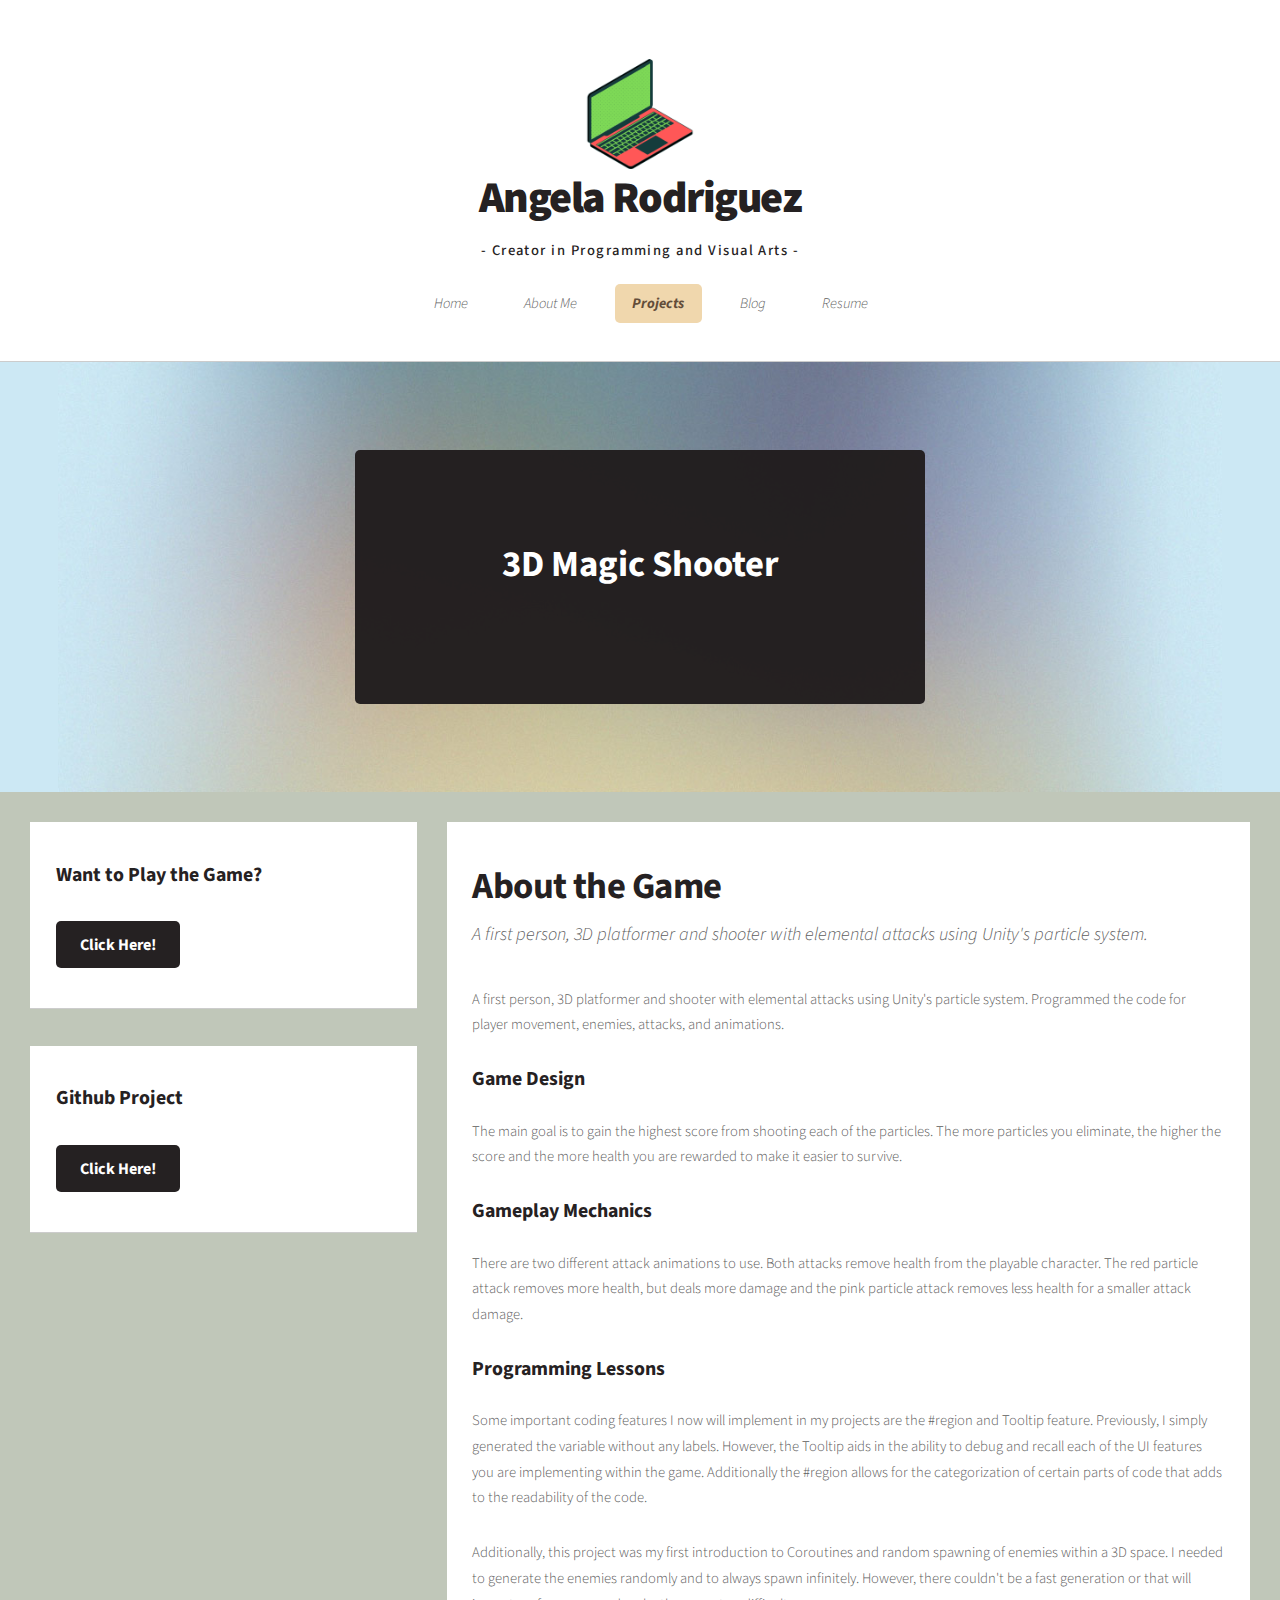
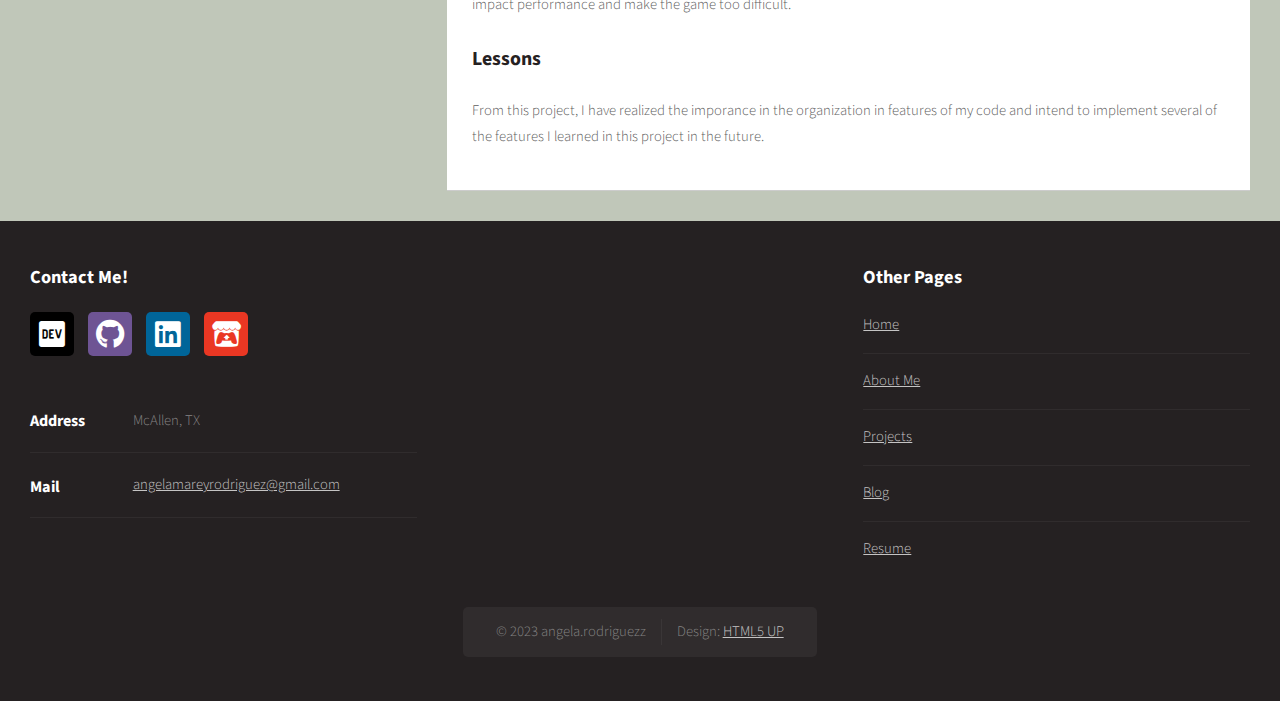
==== commit 05d1cc14: "no phone" ====
--- a/3dmagicshooter.html
+++ b/3dmagicshooter.html
@@ -31,7 +31,7 @@
 							<li><a href="./aboutme">About Me</a></li>
 							<li class="current"><a href="./projects">Projects</a></li>
 							<li><a href="./blog">Blog</a></li>
-							<li><a href="./Angela-Rodriguez-Resume.pdf" target="_blank">Resume</a></li>
+							<li><a href="./Linkedin Angela Rodriguez Resume.pdf" target="_blank">Resume</a></li>
 							
 						</ul>
 					</nav>
@@ -179,8 +179,8 @@
 										<p><a href="mailto:Angelamareyrodriguez@gmail.com">angelamareyrodriguez@gmail.com</a></p>
 									</li>
 									<li>
-										<h3>Phone</h3>
-										<p>(619) 518-4541</p>
+										<!--<h3>Phone</h3> -->
+										<!--<p>(619) 518-4541</p> -->
 									</li>
 								</ul>
 							</section>
@@ -198,7 +198,7 @@
 									<li><a href="./aboutme">About Me</a></li>
 									<li><a href="./projects">Projects</a></li>
 									<li><a href="./blog">Blog</a></li>
-									<li><a href="./Angela-Rodriguez-Resume.pdf" target="_blank">Resume</a></li>
+									<li><a href="./Linkedin Angela Rodriguez Resume.pdf" target="_blank">Resume</a></li>
 									<!--<li><a href="https://www.youtube.com/watch?v=7BeD6RVCMRA" target="_blank">Check out my Film - Inches From COVID</a></li> -->
 									
 								</ul>
